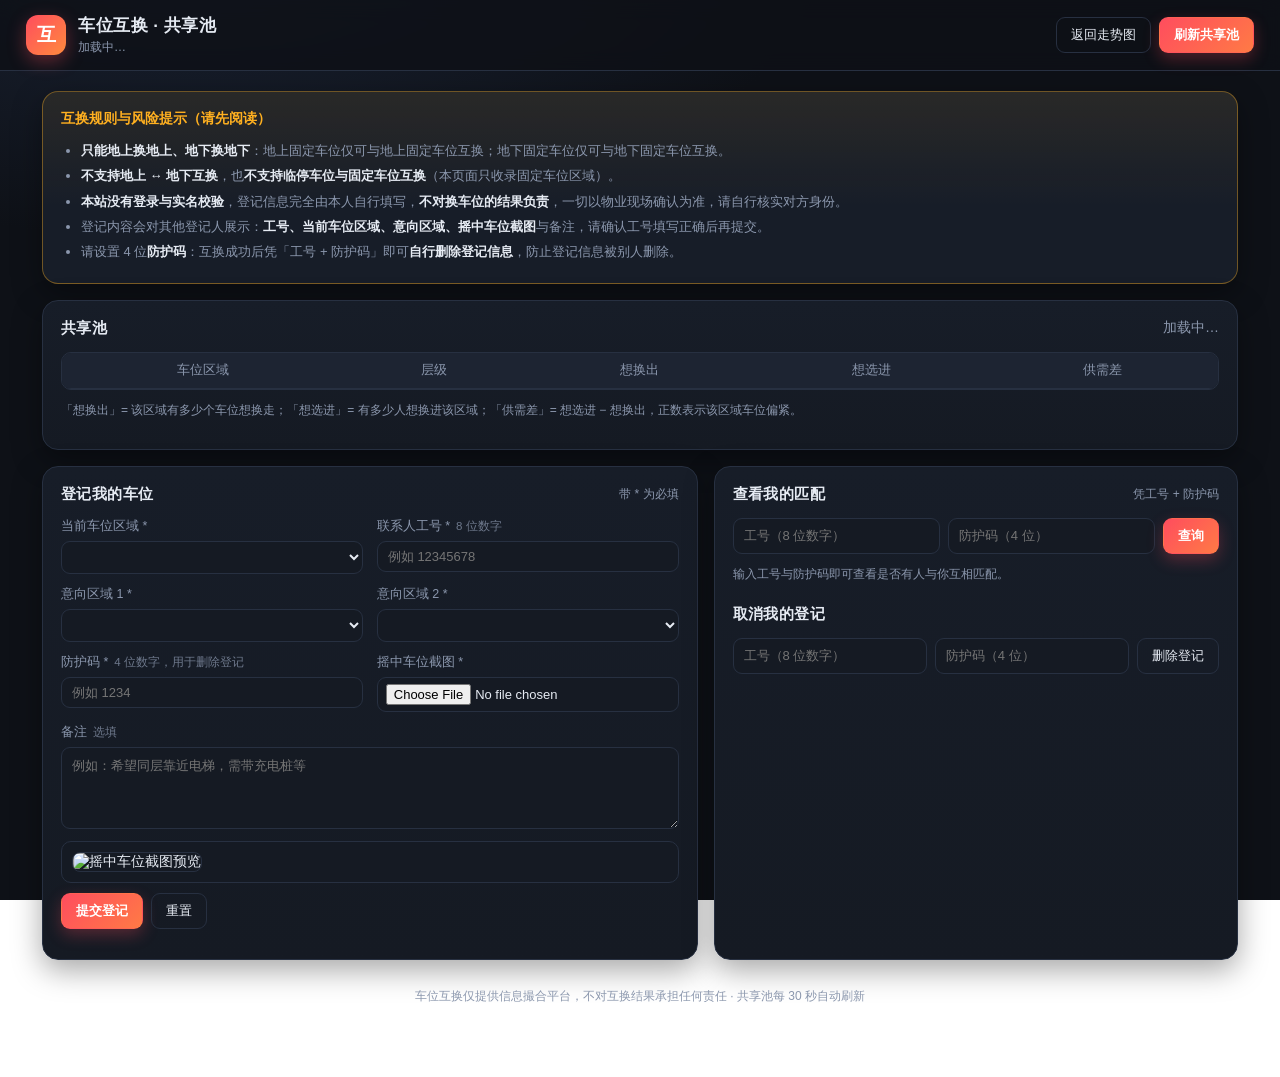
==== parking/index.html @ ce065ba9 "chore: 更新 parking/index.html" ====
<!DOCTYPE html>
<html lang="zh-CN">
<head>
<meta charset="UTF-8" />
<meta name="viewport" content="width=device-width, initial-scale=1.0" />
<title>车位互换 · 共享池</title>
<link rel="stylesheet" href="../styles.css" />
</head>
<body>
<header class="topbar">
  <div class="brand">
    <div class="logo">互</div>
    <div>
      <h1>车位互换 · 共享池</h1>
      <p class="sub" id="poolMeta">加载中…</p>
    </div>
  </div>
  <div class="topbar-actions">
    <a class="btn ghost" href="../">返回走势图</a>
    <button class="btn primary" id="btnRefresh">刷新共享池</button>
  </div>
</header>

<main class="wrap">

  <!-- 规则提醒 -->
  <section class="card notice-card">
    <div class="notice-title">互换规则与风险提示（请先阅读）</div>
    <ul class="notice-list">
      <li><b>只能地上换地上、地下换地下</b>：地上固定车位仅可与地上固定车位互换；地下固定车位仅可与地下固定车位互换。</li>
      <li><b>不支持地上 ↔ 地下互换</b>，也<b>不支持临停车位与固定车位互换</b>（本页面只收录固定车位区域）。</li>
      <li><b>本站没有登录与实名校验</b>，登记信息完全由本人自行填写，<b>不对换车位的结果负责</b>，一切以物业现场确认为准，请自行核实对方身份。</li>
      <li>登记内容会对其他登记人展示：<b>工号、当前车位区域、意向区域、摇中车位截图</b>与备注，请确认工号填写正确后再提交。</li>
      <li>请设置 4 位<b>防护码</b>：互换成功后凭「工号 + 防护码」即可<b>自行删除登记信息</b>，防止登记信息被别人删除。</li>
    </ul>
  </section>

  <!-- 共享池 -->
  <section class="card">
    <div class="card-head">
      <h2>共享池</h2>
      <span class="muted" id="poolSummary">加载中…</span>
    </div>
    <div class="pool-wrap">
      <table class="grid-table" id="poolTable">
        <thead>
          <tr>
            <th>车位区域</th>
            <th>层级</th>
            <th>想换出</th>
            <th>想选进</th>
            <th>供需差</th>
          </tr>
        </thead>
        <tbody></tbody>
      </table>
    </div>
    <p class="muted small">「想换出」= 该区域有多少个车位想换走；「想选进」= 有多少人想换进该区域；「供需差」= 想选进 − 想换出，正数表示该区域车位偏紧。</p>
  </section>

  <div class="grid-2">
    <!-- 登记 -->
    <section class="card">
      <div class="card-head">
        <h2>登记我的车位</h2>
        <span class="muted small">带 * 为必填</span>
      </div>

      <form id="swapForm" autocomplete="off">
        <div class="form-grid">
          <label class="form-row">
            <span class="form-label">当前车位区域 *</span>
            <select class="select" id="areaArea" required></select>
          </label>

          <label class="form-row">
            <span class="form-label">联系人工号 *<em class="form-hint">8 位数字</em></span>
            <input class="input" id="emp" inputmode="numeric" maxlength="8" placeholder="例如 12345678" required />
          </label>

          <label class="form-row">
            <span class="form-label">意向区域 1 *</span>
            <select class="select" id="want1" required></select>
          </label>

          <label class="form-row">
            <span class="form-label">意向区域 2 *</span>
            <select class="select" id="want2" required></select>
          </label>

          <label class="form-row">
            <span class="form-label">防护码 *<em class="form-hint">4 位数字，用于删除登记</em></span>
            <input class="input" id="code" inputmode="numeric" maxlength="4" placeholder="例如 1234" required />
          </label>

          <label class="form-row">
            <span class="form-label">摇中车位截图 *</span>
            <input class="input file-input" id="shot" type="file" accept="image/*" required />
          </label>

          <label class="form-row full">
            <span class="form-label">备注<em class="form-hint">选填</em></span>
            <textarea class="input textarea" id="note" rows="3" maxlength="300" placeholder="例如：希望同层靠近电梯，需带充电桩等"></textarea>
          </label>
        </div>

        <div class="shot-preview" id="shotPreview" hidden>
          <img id="shotImg" alt="摇中车位截图预览" />
          <span class="muted small" id="shotInfo"></span>
        </div>

        <div class="btn-row">
          <button class="btn primary" type="submit" id="btnSubmit">提交登记</button>
          <button class="btn ghost" type="button" id="btnReset">重置</button>
        </div>
        <div class="form-msg" id="formMsg"></div>
      </form>
    </section>

    <!-- 查询 / 取消 -->
    <section class="card">
      <div class="card-head">
        <h2>查看我的匹配</h2>
        <span class="muted small">凭工号 + 防护码</span>
      </div>

      <div class="query-row">
        <input class="input" id="qEmp" inputmode="numeric" maxlength="8" placeholder="工号（8 位数字）" />
        <input class="input" id="qCode" inputmode="numeric" maxlength="4" placeholder="防护码（4 位）" />
        <button class="btn primary" id="btnQuery">查询</button>
      </div>
      <div class="result-box" id="queryBox"><p class="muted small">输入工号与防护码即可查看是否有人与你互相匹配。</p></div>

      <div class="card-head" style="margin-top:22px">
        <h2>取消我的登记</h2>
      </div>
      <div class="query-row">
        <input class="input" id="dEmp" inputmode="numeric" maxlength="8" placeholder="工号（8 位数字）" />
        <input class="input" id="dCode" inputmode="numeric" maxlength="4" placeholder="防护码（4 位）" />
        <button class="btn ghost" id="btnRemove">删除登记</button>
      </div>
      <div class="form-msg" id="removeMsg"></div>
    </section>
  </div>

  <p class="muted small" style="text-align:center">
    车位互换仅提供信息撮合平台，不对互换结果承担任何责任 · 共享池每 30 秒自动刷新
  </p>
</main>

<script src="app.js"></script>
</body>
</html>
---- styles.css ----
:root {
  --bg: #0e1117;
  --bg-soft: #151a23;
  --card: #171d28;
  --card-2: #1d2432;
  --line: #273041;
  --text: #e6ebf3;
  --muted: #8b97ad;
  --red: #ff4d5e;
  --red-soft: rgba(255, 77, 94, 0.14);
  --blue: #3d8bff;
  --blue-soft: rgba(61, 139, 255, 0.14);
  --green: #21c08b;
  --amber: #ffb020;
  --violet: #a06bff;
  --shadow: 0 10px 30px rgba(0, 0, 0, 0.35);
}

* { box-sizing: border-box; }

html, body {
  margin: 0;
  padding: 0;
  background: radial-gradient(1200px 600px at 15% -10%, #1b2436 0%, var(--bg) 55%) fixed;
  color: var(--text);
  font-family: -apple-system, BlinkMacSystemFont, "PingFang SC", "Microsoft YaHei", "Helvetica Neue", Arial, sans-serif;
  font-size: 14px;
  -webkit-font-smoothing: antialiased;
}

h1, h2, h3 { margin: 0; font-weight: 650; }
.muted { color: var(--muted); }
.small { font-size: 12px; }

/* ---------- topbar ---------- */
.topbar {
  display: flex; align-items: center; justify-content: space-between;
  gap: 16px; padding: 14px 26px;
  background: rgba(14, 17, 23, 0.82);
  border-bottom: 1px solid var(--line);
  backdrop-filter: blur(10px);
  position: sticky; top: 0; z-index: 30;
}
.brand { display: flex; align-items: center; gap: 12px; }
.logo {
  width: 40px; height: 40px; border-radius: 12px;
  display: grid; place-items: center;
  background: linear-gradient(135deg, var(--red), #ff8a3d);
  font-weight: 800; font-size: 19px; color: #fff;
  box-shadow: 0 6px 18px rgba(255, 77, 94, 0.35);
}
.brand h1 { font-size: 17px; letter-spacing: .5px; }
.sub { margin: 2px 0 0; font-size: 12px; color: var(--muted); }
.state-tag {
  display: inline-block; margin-top: 4px; padding: 2px 9px; border-radius: 20px;
  font-size: 11.5px; font-weight: 600;
}
.state-tag.warn { background: rgba(255, 176, 32, .16); color: var(--amber); }
.state-tag.ok { background: rgba(33, 192, 139, .14); color: var(--green); }
.state-tag + .state-tag { margin-left: 6px; }

/* 轻提示 */
.toast-msg {
  position: fixed; right: 20px; bottom: 20px; z-index: 90;
  padding: 10px 16px; border-radius: 10px; font-size: 13px;
  background: rgba(23, 29, 40, .96); border: 1px solid rgba(33, 192, 139, .45);
  color: var(--green); box-shadow: 0 8px 24px rgba(0, 0, 0, .4);
  opacity: 0; transform: translateY(10px); transition: .25s ease; pointer-events: none;
}
.toast-msg.show { opacity: 1; transform: none; }
.topbar-actions { display: flex; gap: 8px; flex-wrap: wrap; justify-content: flex-end; }

.btn {
  border: 1px solid var(--line);
  background: var(--card-2);
  color: var(--text);
  padding: 8px 14px;
  border-radius: 9px;
  cursor: pointer;
  font-size: 13px;
  transition: .16s ease;
  white-space: nowrap;
}
.btn:hover { border-color: #3b4a63; transform: translateY(-1px); }
.btn.primary {
  background: linear-gradient(135deg, var(--red), #ff7a45);
  border-color: transparent; color: #fff; font-weight: 600;
  box-shadow: 0 6px 16px rgba(255, 77, 94, 0.28);
}
.btn.ghost { background: transparent; }
a.btn { text-decoration: none; display: inline-block; }
.btn.sm { padding: 6px 11px; font-size: 12.5px; }

/* ---------- layout ---------- */
.wrap { max-width: 1240px; margin: 0 auto; padding: 20px 22px 60px; display: flex; flex-direction: column; gap: 16px; }
.card {
  background: linear-gradient(180deg, var(--card) 0%, var(--bg-soft) 100%);
  border: 1px solid var(--line);
  border-radius: 16px;
  padding: 18px;
  box-shadow: var(--shadow);
}
.card-head { display: flex; align-items: center; justify-content: space-between; gap: 12px; margin-bottom: 14px; flex-wrap: wrap; }
.card-head h2 { font-size: 15px; letter-spacing: .4px; }
.head-tools { display: flex; align-items: center; gap: 10px; flex-wrap: wrap; }
.grid-2 { display: grid; grid-template-columns: 1.25fr 1fr; gap: 16px; }
@media (max-width: 940px) { .grid-2 { grid-template-columns: 1fr; } }

/* ---------- 规则卡 ---------- */
.rule-formula {
  display: flex; align-items: center; gap: 10px; flex-wrap: wrap;
  padding: 14px; border-radius: 12px;
  background: rgba(255, 255, 255, .02); border: 1px solid var(--line);
}
.stock { display: flex; flex-direction: column; gap: 3px; min-width: 132px; }
.s-name { font-size: 13px; font-weight: 600; }
.s-code { font-size: 11px; color: var(--muted); }
.s-price { font-size: 17px; font-weight: 700; font-variant-numeric: tabular-nums; }
.s-jf {
  font-size: 12px; color: var(--amber); font-weight: 700;
  font-variant-numeric: tabular-nums; letter-spacing: 1px;
}
.op { color: var(--muted); font-size: 16px; }
.factor-box {
  margin-left: auto; display: flex; flex-direction: column; gap: 2px; align-items: flex-end;
  padding: 8px 16px; border-radius: 12px;
  background: var(--red-soft); border: 1px solid rgba(255, 77, 94, .35);
}
.f-label { font-size: 11px; color: var(--muted); }
.f-num {
  font-size: 34px; font-weight: 800; letter-spacing: 4px;
  font-variant-numeric: tabular-nums;
  color: var(--red); text-shadow: 0 0 22px rgba(255, 77, 94, .45);
}
.rule-hint { margin: 12px 2px 0; font-size: 12.5px; color: var(--muted); line-height: 1.7; }
.rule-hint b { color: var(--text); }

/* ---------- 控件 ---------- */
.seg { display: inline-flex; background: var(--bg-soft); border: 1px solid var(--line); border-radius: 10px; padding: 3px; }
.seg-btn {
  border: 0; background: transparent; color: var(--muted);
  padding: 6px 13px; border-radius: 8px; cursor: pointer; font-size: 12.5px;
}
.seg-btn.active { background: var(--card-2); color: var(--text); box-shadow: 0 2px 8px rgba(0,0,0,.3); }
.select, .input {
  background: var(--bg-soft); border: 1px solid var(--line); color: var(--text);
  border-radius: 9px; padding: 7px 10px; font-size: 13px; outline: none;
  font-variant-numeric: tabular-nums;
}
.select:focus, .input:focus { border-color: var(--blue); }
.inline-label { display: inline-flex; align-items: center; gap: 6px; font-size: 12.5px; color: var(--muted); }
.input.sm { width: 92px; }
.input.textarea { width: 100%; resize: vertical; line-height: 1.7; font-family: inherit; }
.tilde { color: var(--muted); }
.btn-row { display: flex; gap: 8px; margin-top: 10px; flex-wrap: wrap; }

/* ---------- 图表 ---------- */
.chart-box { width: 100%; overflow-x: auto; }
.chart-box.scroll-y { max-height: 620px; overflow-y: auto; }
.chart-box svg { display: block; }

/* 迷你开关 */
.seg-mini { padding: 2px; }
.seg-mini .seg-btn { padding: 3px 9px; font-size: 11.5px; }

/* 股票切换器 */
.seg-stock .seg-btn[data-stock="0"].active { color: #ff4d5e; background: rgba(255,77,94,.14); }
.seg-stock .seg-btn[data-stock="1"].active { color: #3d8bff; background: rgba(61,139,255,.14); }
.seg-stock .seg-btn[data-stock="2"].active { color: #a06bff; background: rgba(160,107,255,.16); }
.sub-chart { margin-bottom: 14px; }
.chart-legend {
  display: flex; align-items: center; gap: 16px; flex-wrap: wrap;
  margin-top: 8px; font-size: 12px; color: var(--muted);
}
.chart-tools { margin-bottom: 6px; }
.chart-tools:empty { display: none; }
.chart-legend i { display: inline-block; width: 22px; height: 0; vertical-align: middle; margin-right: 6px; }
.chart-legend .lg-solid { border-top: 2px solid var(--red); }
.chart-legend .lg-dash { border-top: 2px dashed var(--muted); }

/* ---------- 日历热力 ---------- */
.hm { max-height: 520px; overflow: auto; border: 1px solid var(--line); border-radius: 10px; }
table.hm-table { width: 100%; border-collapse: separate; border-spacing: 0; font-size: 12.5px; }
table.hm-table th {
  position: sticky; top: 0; z-index: 2; background: var(--card-2);
  padding: 8px 6px; font-weight: 500; color: var(--muted); font-size: 11.5px; text-align: center;
  border-bottom: 1px solid var(--line);
}
table.hm-table th.d { text-align: left; padding-left: 12px; width: 92px; }
table.hm-table th.p { width: 52px; }
table.hm-table th.p.sep { border-left: 2px solid var(--line); }
table.hm-table th.f { width: 210px; }
table.hm-table td { padding: 0; text-align: center; }
table.hm-table td.d {
  text-align: left; padding: 6px 12px; color: var(--muted);
  font-variant-numeric: tabular-nums; border-bottom: 1px solid rgba(39,48,65,.5);
}
table.hm-table td.c {
  font-weight: 700; color: #fff; font-variant-numeric: tabular-nums;
  border-bottom: 1px solid rgba(15,20,28,.55); text-shadow: 0 1px 2px rgba(0,0,0,.35);
}
table.hm-table td.c.sep { border-left: 2px solid var(--line); }
table.hm-table td.f {
  padding: 5px 10px; border-bottom: 1px solid rgba(39,48,65,.5); white-space: nowrap;
}
table.hm-table tbody tr:hover td.d { color: var(--text); background: rgba(61,139,255,.07); }
.seg {
  display: inline-block; padding: 1px 6px; border-radius: 6px;
  border: 1px solid transparent; font-weight: 800; letter-spacing: 1px;
  font-variant-numeric: tabular-nums;
}
.seg.plain { color: inherit; border-color: rgba(255,255,255,.16); }
.sepgap { color: var(--muted); margin: 0 2px; font-weight: 400; }

/* 顶部大因子：拆成三段 */
.f-num {
  display: flex; gap: 7px; font-weight: 800;
  font-variant-numeric: tabular-nums;
  text-shadow: 0 0 22px rgba(255, 77, 94, .35);
}
.f-num .fseg {
  font-size: 34px; line-height: 1.15; padding: 3px 12px 4px; border-radius: 10px;
  background: rgba(255,255,255,.05); border: 1px solid rgba(255,255,255,.14);
  letter-spacing: 2px; display: flex; flex-direction: column; align-items: center;
}
.f-num .fseg small { font-size: 10.5px; letter-spacing: 0; opacity: .8; font-weight: 600; }
.tip {
  margin-top: 8px; font-size: 12.5px; color: var(--muted); min-height: 20px;
  font-variant-numeric: tabular-nums;
}
.tip b { color: var(--text); }

/* ---------- 分布表 ---------- */
.dist-box { overflow-x: auto; }
table.dist { border-collapse: separate; border-spacing: 4px; width: 100%; }
table.dist th { font-size: 11.5px; color: var(--muted); font-weight: 500; text-align: center; }
table.dist th.rowhead { text-align: left; white-space: nowrap; }
table.dist td.rowhead { text-align: left; white-space: nowrap; padding-right: 12px; font-size: 12px; }
table.dist td {
  text-align: center; padding: 7px 4px; border-radius: 7px; font-size: 13px;
  background: var(--card-2); font-variant-numeric: tabular-nums; position: relative;
}
table.dist td .d { font-weight: 700; }
table.dist td .c { font-size: 10px; color: var(--muted); }
table.dist td.hot { background: var(--red-soft); box-shadow: inset 0 0 0 1px rgba(255,77,94,.3); }
table.dist td.hot .d { color: var(--red); }
table.dist td.mid { background: rgba(255, 176, 32, .12); }
table.dist td.miss { color: var(--muted); }

/* ---------- 趋势 ---------- */
.trend-box { display: flex; flex-direction: column; gap: 10px; }
.trend-item {
  display: flex; gap: 10px; align-items: flex-start;
  padding: 10px 12px; border-radius: 11px;
  background: rgba(255,255,255,.02); border: 1px solid var(--line);
}
.trend-item .ti-ico {
  width: 26px; height: 26px; border-radius: 8px; display: grid; place-items: center;
  font-size: 13px; background: var(--blue-soft); color: var(--blue); flex: none;
}
.trend-item .ti-body { font-size: 12.8px; line-height: 1.65; color: var(--muted); }
.trend-item .ti-body b { color: var(--text); }
.trend-item .ti-body .hot { color: var(--red); font-weight: 700; }
.trend-item .ti-body .cold { color: var(--blue); font-weight: 700; }

/* ---------- 选号 ---------- */
.picker-grid { display: grid; grid-template-columns: 340px 1fr; gap: 16px; }
@media (max-width: 940px) { .picker-grid { grid-template-columns: 1fr; } }
.rank-box { min-height: 120px; }
.rank-table { width: 100%; border-collapse: collapse; font-size: 13px; }
.rank-table th, .rank-table td { padding: 8px 10px; text-align: center; border-bottom: 1px solid var(--line); }
.rank-table th { color: var(--muted); font-weight: 500; font-size: 12px; }
.rank-table td.num { font-variant-numeric: tabular-nums; letter-spacing: 1px; font-weight: 700; }
.rank-table tr.gold td.num { color: var(--amber); }
.rank-table tr.silver td.num { color: #c9d4e5; }
.rank-table tr.bronze td.num { color: #d08a5a; }
.rank-table tr.win { background: rgba(255, 77, 94, .08); }
.badge { display: inline-block; padding: 2px 8px; border-radius: 20px; font-size: 11.5px; }
.badge.gold { background: rgba(255,176,32,.16); color: var(--amber); }
.badge.red { background: var(--red-soft); color: var(--red); }
.badge.blue { background: var(--blue-soft); color: var(--blue); }
.badge.gray { background: rgba(139,151,173,.15); color: var(--muted); }
.hint-box { font-size: 12.5px; color: var(--muted); line-height: 1.8; }
.hint-box b { color: var(--text); }
.chip-list { display: flex; flex-wrap: wrap; gap: 7px; margin-top: 8px; }
.chip {
  padding: 5px 11px; border-radius: 8px; background: var(--card-2);
  border: 1px solid var(--line); font-size: 13px; font-weight: 700;
  font-variant-numeric: tabular-nums; letter-spacing: 1px;
}
.chip small { color: var(--muted); font-weight: 500; margin-left: 5px; letter-spacing: 0; }
.chip .seg { padding: 0 4px; border-radius: 5px; }
.chip .sepgap { margin: 0 1px; }

/* ---------- 智能推荐 ---------- */
.smart-box { display: flex; flex-direction: column; gap: 12px; }
.smart-item {
  padding: 11px 13px; border-radius: 11px;
  background: rgba(255,255,255,.02); border: 1px solid var(--line);
}
.si-title { font-size: 12.5px; color: var(--muted); margin-bottom: 7px; }
.si-title b { color: var(--text); }
.smart-cols { display: grid; grid-template-columns: 1.35fr 1fr; gap: 12px; }
@media (max-width: 940px) { .smart-cols { grid-template-columns: 1fr; } }

/* ---------- 明细表 ---------- */
.table-wrap { max-height: 420px; overflow: auto; border-radius: 10px; border: 1px solid var(--line); }
.grid-table { width: 100%; border-collapse: collapse; font-size: 12.8px; }
.grid-table th {
  position: sticky; top: 0; background: var(--card-2); z-index: 2;
  padding: 9px 10px; text-align: center; font-weight: 500; color: var(--muted);
  border-bottom: 1px solid var(--line); white-space: nowrap;
}
.grid-table td { padding: 7px 10px; text-align: center; border-bottom: 1px solid rgba(39,48,65,.6); font-variant-numeric: tabular-nums; }
.grid-table tbody tr:hover { background: rgba(61,139,255,.06); }
.grid-table td.f { font-weight: 800; font-size: 13.5px; white-space: nowrap; }
.grid-table td.jf { color: var(--amber); font-weight: 600; }
.grid-table td.jf .dot { color: var(--muted); font-weight: 400; margin: 0 1px; }
.grid-table td.up { color: var(--red); }
.grid-table td.down { color: var(--green); }

/* ---------- modal ---------- */
.modal { position: fixed; inset: 0; background: rgba(6,8,12,.7); display: grid; place-items: center; z-index: 60; backdrop-filter: blur(4px); }
.modal[hidden] { display: none; }
.modal-card {
  width: min(560px, 92vw); background: var(--card); border: 1px solid var(--line);
  border-radius: 16px; padding: 22px; box-shadow: var(--shadow);
}
.modal-card h3 { margin-bottom: 12px; font-size: 16px; }
.rule-list { margin: 0 0 14px; padding-left: 20px; line-height: 1.9; font-size: 13px; color: var(--muted); }
.rule-list b { color: var(--text); }

/* ---------- 车位互换 ---------- */
.notice-card { border-color: rgba(255,176,32,.38); background: linear-gradient(180deg, rgba(255,176,32,.08), transparent 60%), var(--card); }
.notice-title { font-size: 14px; font-weight: 700; color: var(--amber); margin-bottom: 10px; }
.notice-list { margin: 0; padding-left: 20px; font-size: 13px; line-height: 1.95; color: var(--muted); }
.notice-list b { color: var(--text); }

.pool-wrap { overflow-x: auto; border: 1px solid var(--line); border-radius: 10px; max-height: 460px; overflow-y: auto; }
.pool-wrap .grid-table th { position: sticky; top: 0; background: var(--card-2); z-index: 1; }

.form-grid { display: grid; grid-template-columns: 1fr 1fr; gap: 12px 14px; }
@media (max-width: 720px) { .form-grid { grid-template-columns: 1fr; } }
.form-row { display: flex; flex-direction: column; gap: 6px; }
.form-row.full { grid-column: 1 / -1; }
.form-label { font-size: 12.5px; color: var(--muted); }
.form-label em { font-style: normal; font-size: 11.5px; margin-left: 6px; color: rgba(139,151,173,.75); }
.form-row .select, .form-row .input { width: 100%; }
.file-input { padding: 6px 8px; }

.shot-preview { display: flex; align-items: center; gap: 12px; margin-top: 12px; padding: 10px; border: 1px solid var(--line); border-radius: 10px; background: var(--bg-soft); }
.shot-preview img { max-height: 96px; border-radius: 8px; border: 1px solid var(--line); }

.form-msg { margin-top: 12px; font-size: 12.8px; line-height: 1.8; color: var(--muted); }
.form-msg.ok { color: var(--green); }
.form-msg.err { color: var(--red); }

.query-row { display: flex; gap: 8px; flex-wrap: wrap; }
.query-row .input { flex: 1 1 130px; min-width: 120px; }

.result-box { margin-top: 12px; }
.my-records { font-size: 12.8px; line-height: 1.8; color: var(--muted); }
.my-item { padding: 8px 0; border-bottom: 1px dashed rgba(39,48,65,.9); }
.match-box { margin-top: 12px; padding: 12px 14px; border-radius: 12px; border: 1px solid rgba(33,192,139,.32); background: rgba(33,192,139,.07); font-size: 12.8px; line-height: 1.8; }
.match-box b { color: var(--green); }
.match-item { padding: 6px 0; color: var(--muted); }
.match-item b { color: var(--text); }
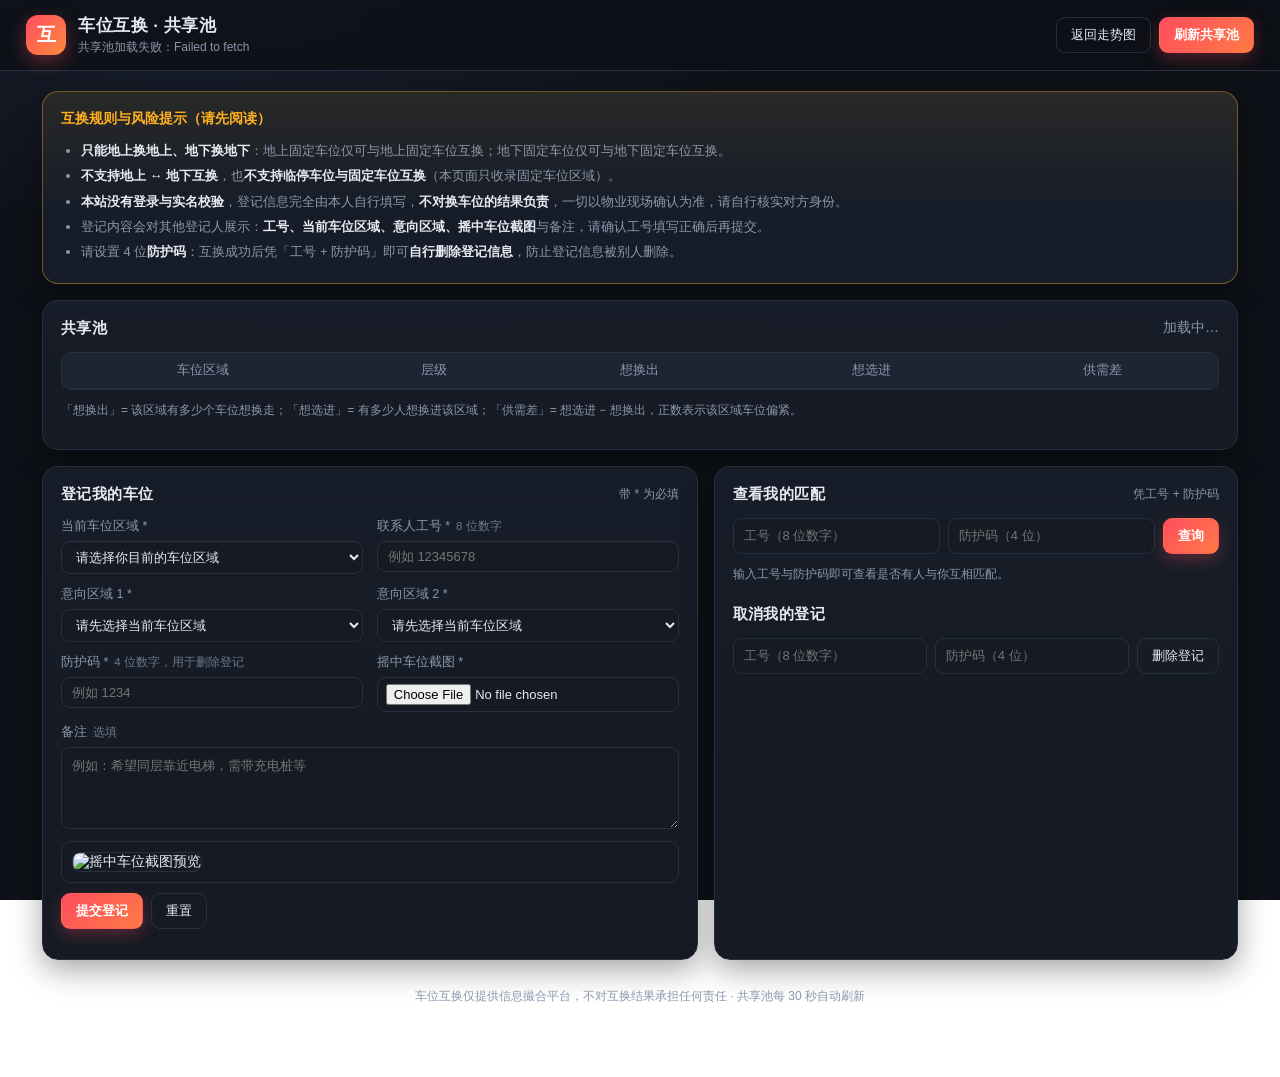
==== commit 40f38cdc: "chore: 更新 parking/index.html" ====
--- a/parking/index.html
+++ b/parking/index.html
@@ -149,5 +149,6 @@
 </main>
 
 <script src="app.js"></script>
+<script src="../track.js"></script>
 </body>
 </html>
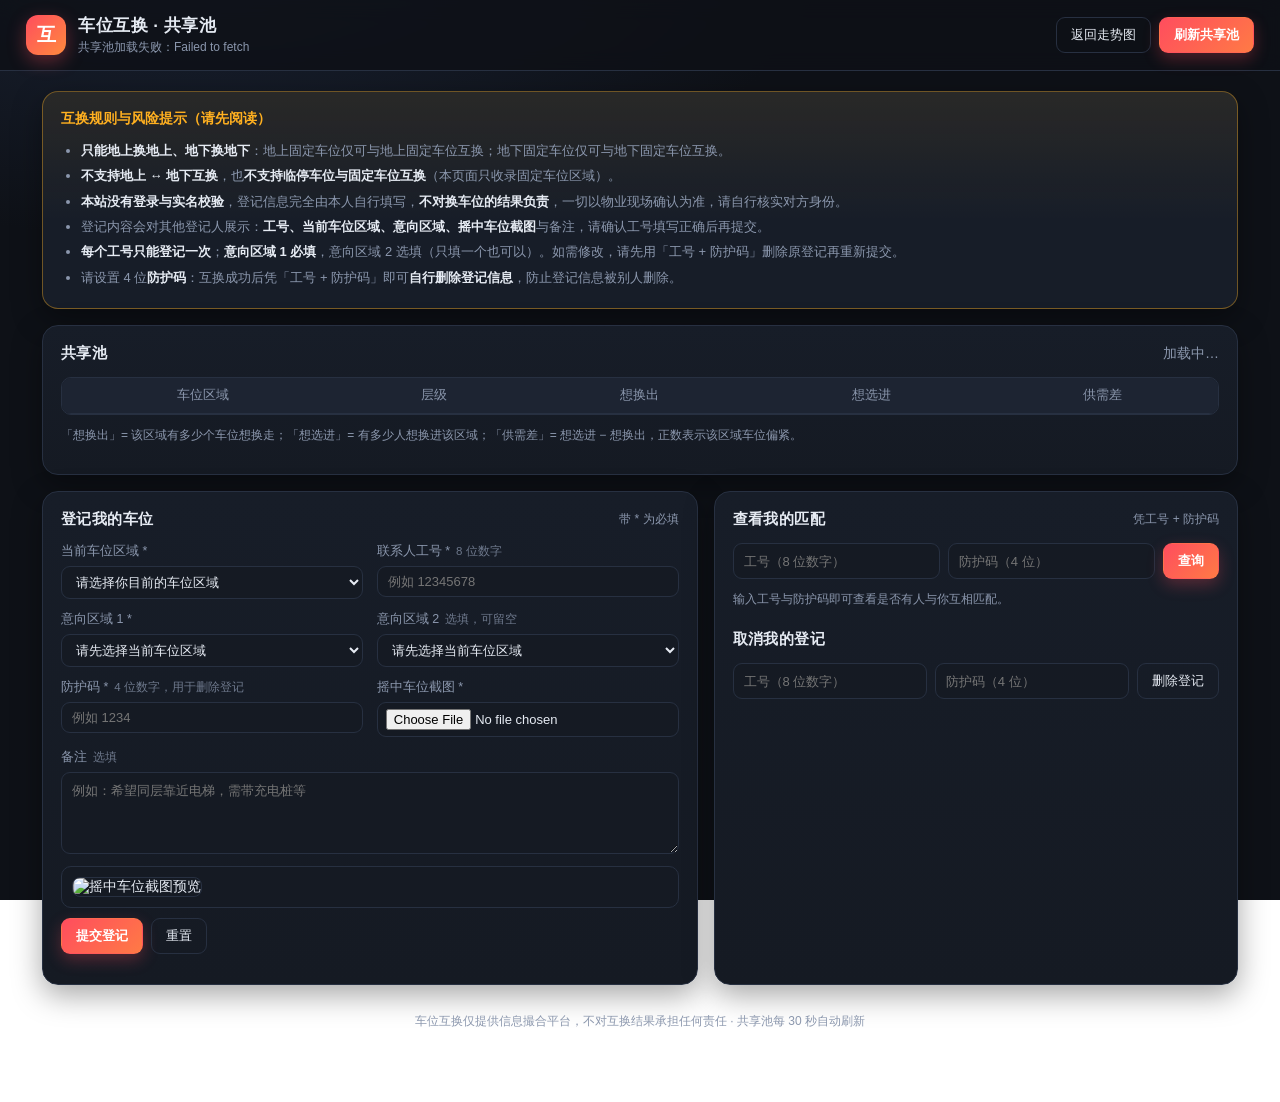
==== commit 6c532960: "chore: 更新 parking/index.html" ====
--- a/parking/index.html
+++ b/parking/index.html
@@ -31,6 +31,7 @@
       <li><b>不支持地上 ↔ 地下互换</b>，也<b>不支持临停车位与固定车位互换</b>（本页面只收录固定车位区域）。</li>
       <li><b>本站没有登录与实名校验</b>，登记信息完全由本人自行填写，<b>不对换车位的结果负责</b>，一切以物业现场确认为准，请自行核实对方身份。</li>
       <li>登记内容会对其他登记人展示：<b>工号、当前车位区域、意向区域、摇中车位截图</b>与备注，请确认工号填写正确后再提交。</li>
+      <li><b>每个工号只能登记一次</b>；<b>意向区域 1 必填</b>，意向区域 2 选填（只填一个也可以）。如需修改，请先用「工号 + 防护码」删除原登记再重新提交。</li>
       <li>请设置 4 位<b>防护码</b>：互换成功后凭「工号 + 防护码」即可<b>自行删除登记信息</b>，防止登记信息被别人删除。</li>
     </ul>
   </section>
@@ -84,8 +85,8 @@
           </label>
 
           <label class="form-row">
-            <span class="form-label">意向区域 2 *</span>
-            <select class="select" id="want2" required></select>
+            <span class="form-label">意向区域 2<em class="form-hint">选填，可留空</em></span>
+            <select class="select" id="want2"></select>
           </label>
 
           <label class="form-row">
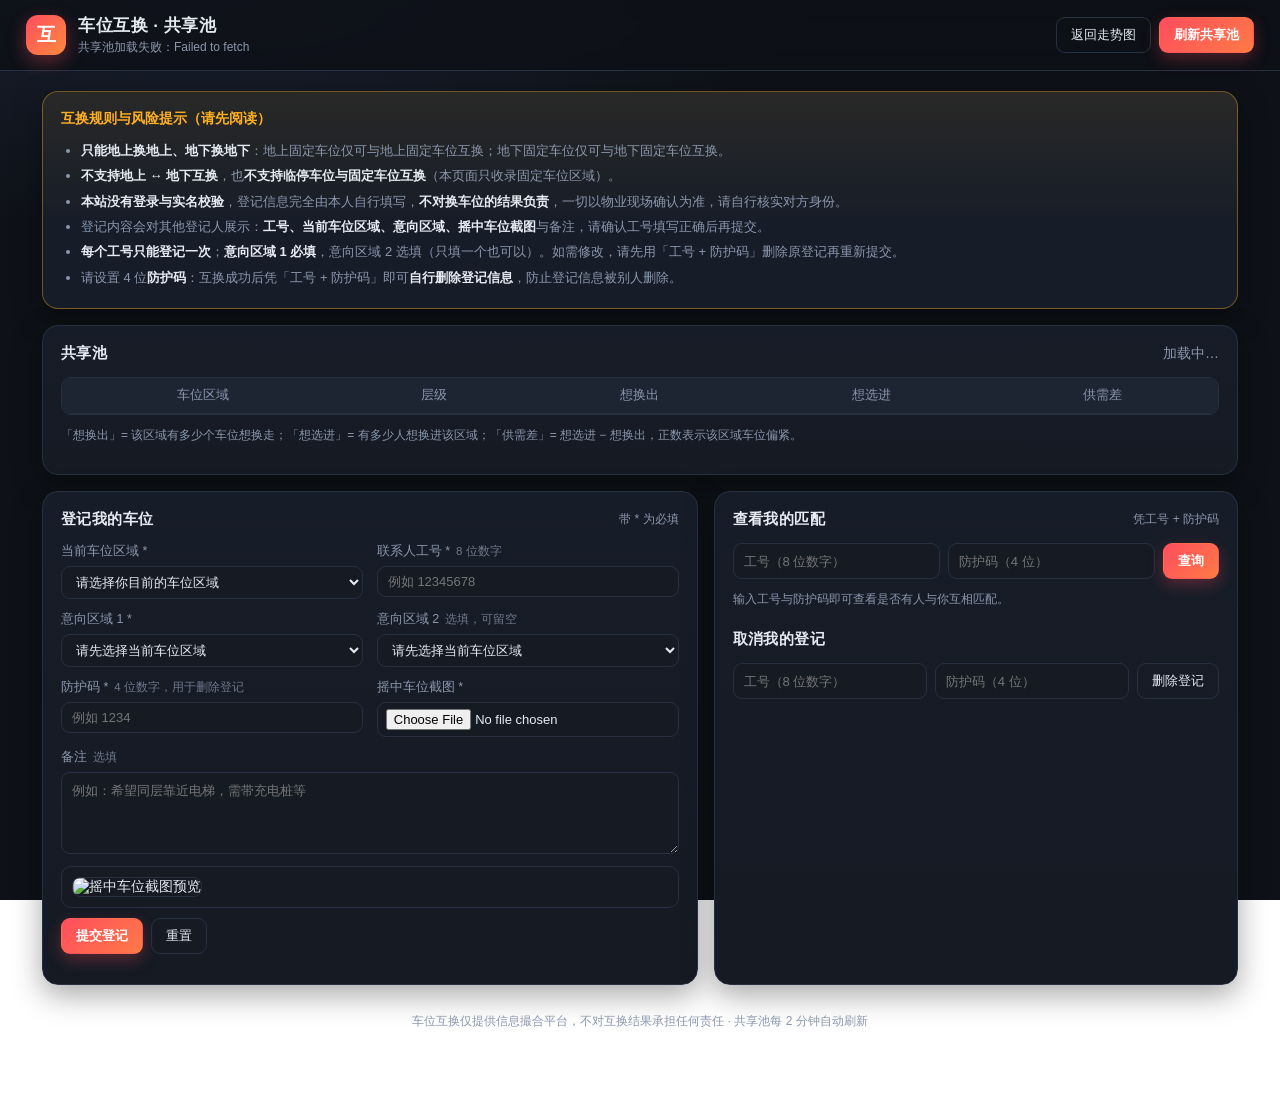
==== commit c3a4b4d1: "chore: 更新 parking/index.html" ====
--- a/parking/index.html
+++ b/parking/index.html
@@ -145,7 +145,7 @@
   </div>
 
   <p class="muted small" style="text-align:center">
-    车位互换仅提供信息撮合平台，不对互换结果承担任何责任 · 共享池每 30 秒自动刷新
+    车位互换仅提供信息撮合平台，不对互换结果承担任何责任 · 共享池每 2 分钟自动刷新
   </p>
 </main>
 
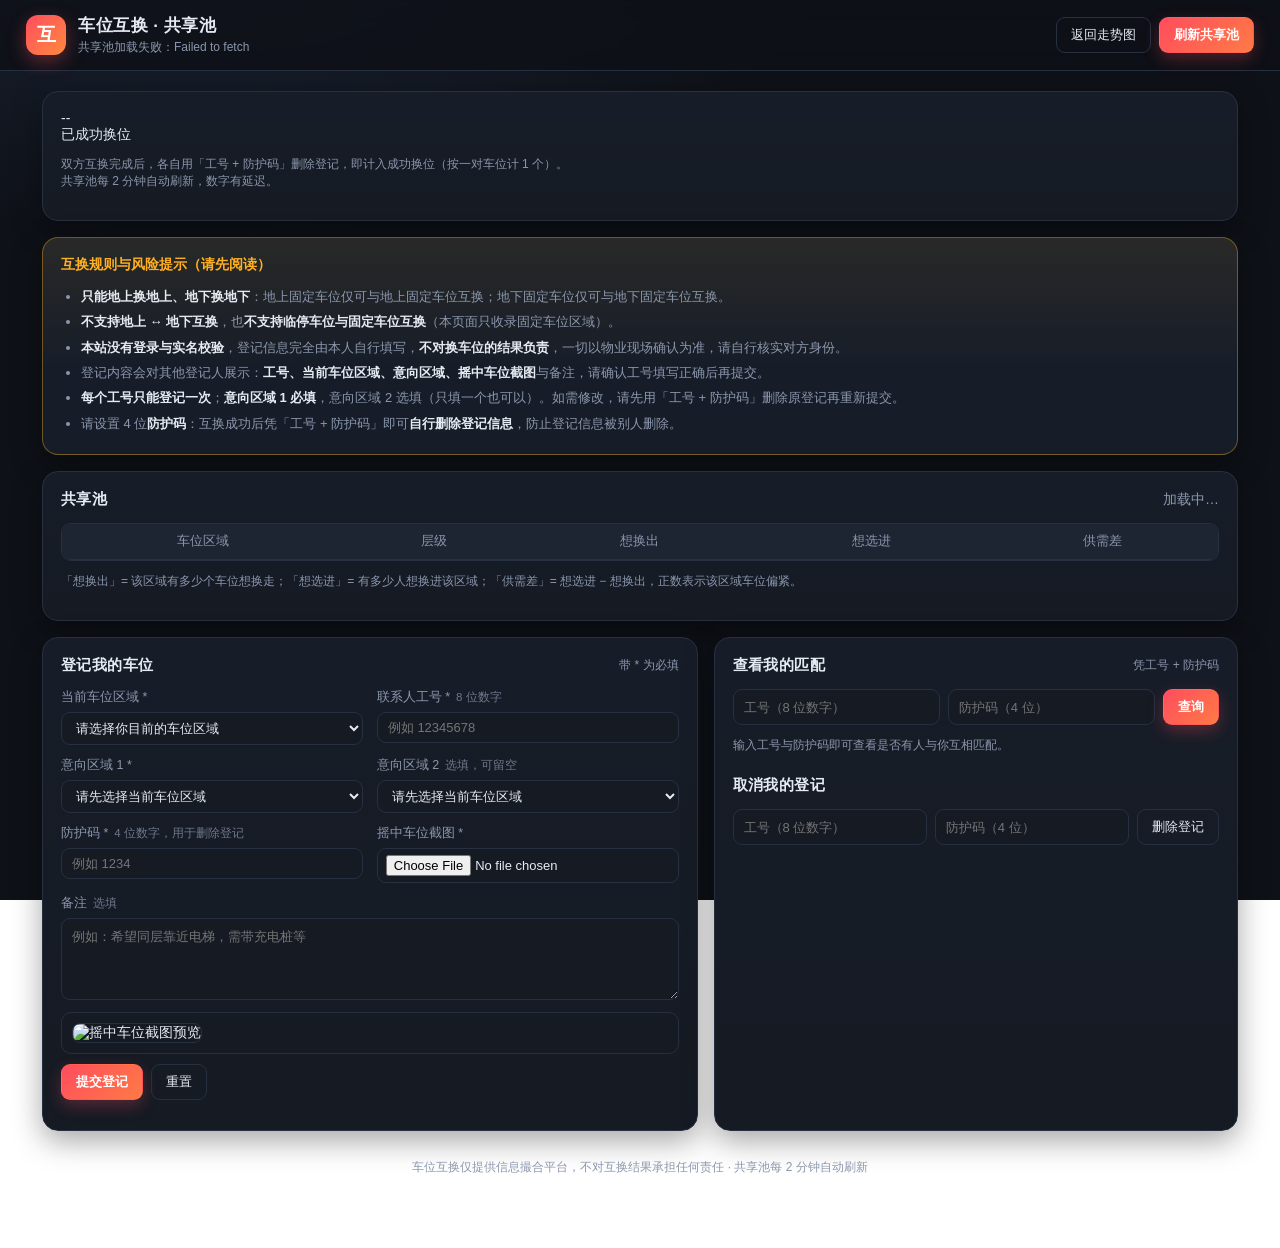
==== commit 4d62936d: "chore: 更新 parking/index.html" ====
--- a/parking/index.html
+++ b/parking/index.html
@@ -22,6 +22,16 @@
 </header>
 
 <main class="wrap">
+
+  <!-- 已成功换位 -->
+  <section class="card hero-card">
+    <div class="hero-num" id="successNum">--</div>
+    <div class="hero-side">
+      <div class="hero-label">已成功换位</div>
+      <p class="muted small">双方互换完成后，各自用「工号 + 防护码」删除登记，即计入成功换位（按一对车位计 1 个）。<br />
+        共享池每 2 分钟自动刷新，数字有延迟。</p>
+    </div>
+  </section>
 
   <!-- 规则提醒 -->
   <section class="card notice-card">
